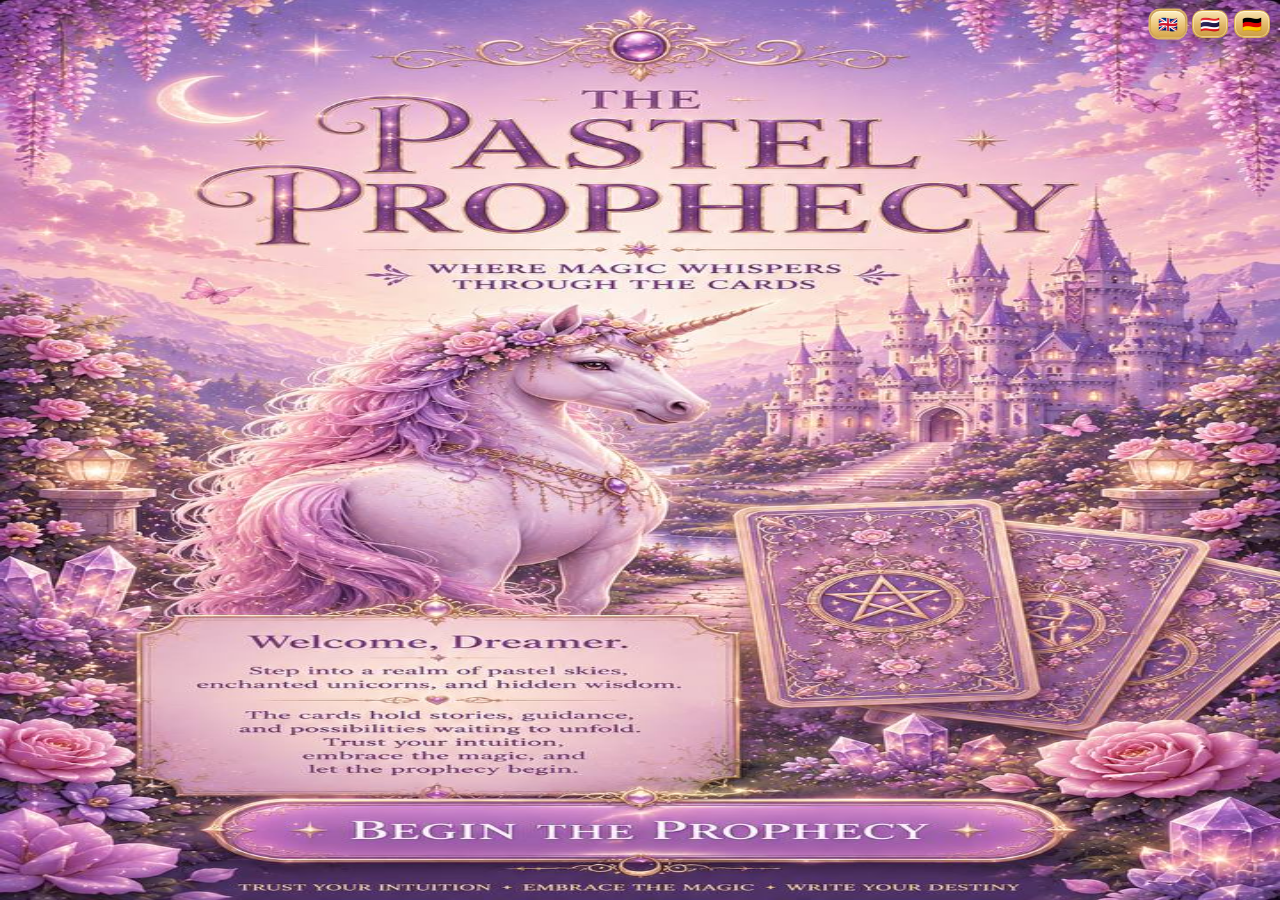
==== index.html @ 84091b4f "Aggressive scroll-to-top on reveal: triple-blast with setTimeout + history.scrollRestoration manual" ====
<!doctype html>
<html lang="en">
<head>
  <meta charset="utf-8" />
  <meta name="viewport" content="width=device-width, initial-scale=1, viewport-fit=cover" />
  <meta name="theme-color" content="#f7bfd8" />
  <title>The Pastel Prophecy</title>
  <link rel="preconnect" href="https://fonts.googleapis.com">
  <link rel="preconnect" href="https://fonts.gstatic.com" crossorigin>
  <link href="https://fonts.googleapis.com/css2?family=Cormorant+Garamond:wght@500;700&family=Nunito:wght@400;600;700&family=Prompt:wght@400;500;600;700&display=swap" rel="stylesheet">
  <link rel="stylesheet" href="style.css?v=41" />
  <script type="module" src="script.js?v=89"></script>
</head>
<body>
  <div class="language-switcher" id="language-switcher" aria-label="Choose language">
    <button class="lang-button is-active" type="button" data-lang="en" aria-label="English" aria-pressed="true"><span aria-hidden="true">🇬🇧</span></button>
    <button class="lang-button" type="button" data-lang="th" aria-label="ไทย" aria-pressed="false"><span aria-hidden="true">🇹🇭</span></button>
    <button class="lang-button" type="button" data-lang="de" aria-label="Deutsch" aria-pressed="false"><span aria-hidden="true">🇩🇪</span></button>
  </div>
  <main class="app" id="app">
    <section class="screen screen-home is-active" id="home-screen">
      <div class="start-art-wrap" aria-label="The Pastel Prophecy welcome screen">
        <img class="start-art" id="start-art-image" src="assets/start-page-v2.jpg?v=1" alt="The Pastel Prophecy start page with a unicorn, castle, and a Begin the Prophecy button" />
        <button class="start-hotspot" id="begin-button" aria-label="Begin the prophecy">
          <span id="begin-button-text">Begin the Prophecy</span>
        </button>
      </div>
    </section>

    <section class="screen" id="shuffle-screen" aria-live="polite">
      <p class="eyebrow" id="shuffle-eyebrow">step one</p>
      <h2 id="shuffle-title">Wake the deck</h2>
      <p class="instruction" id="shuffle-instruction">Tap shuffle and let the cards drift like little petals.</p>
      <div class="deck-stack" id="deck-stack" aria-hidden="true"></div>
      <button class="primary-button" id="shuffle-button">Shuffle the Cards</button>
    </section>

    <section class="screen" id="pick-screen" aria-live="polite">
      <p class="eyebrow" id="pick-eyebrow">step two</p>
      <h2 id="pick-title">Choose three cards</h2>
      <p class="instruction" id="pick-count">Pick your Heart card first.</p>
      <div class="fan-scroll" id="fan-scroll" aria-label="Drag across the fanned deck">
        <div class="card-grid" id="card-grid"></div>
      </div>
      <button class="primary-button hidden" id="reveal-button">Reveal My Prophecy</button>
    </section>

    <section class="screen" id="result-screen" aria-live="polite">
      <div class="result-ombre" aria-hidden="true">
        <span class="title-halo"></span>
        <span class="cards-halo"></span>
        <span class="bottom-halo"></span>
      </div>
      <p class="eyebrow" id="result-eyebrow">your reading</p>
      <h2 id="result-title">Your Pastel Prophecy</h2>
      <div class="result-list" id="result-list"></div>
      <article class="summary-card">
        <h3 id="summary-title">3 Cards Together</h3>
        <p id="summary-text"></p>
        <div class="guidance-block">
          <h4 id="do-title">Do (for all 3 cards)</h4>
          <ul id="do-list"></ul>
        </div>
        <div class="guidance-block">
          <h4 id="dont-title">Don’t (for all 3 cards)</h4>
          <ul id="dont-list"></ul>
        </div>
      </article>
      <div class="action-row">
        <button class="secondary-button" id="again-button">Draw Again</button>
      </div>
    </section>
  </main>
</body>
</html>
---- style.css ----
:root {
  color-scheme: light;
  --cream: #fff7ea;
  --paper: rgba(255, 251, 244, 0.82);
  --lavender: #cdb7f6;
  --pink: #f7bfd8;
  --sky: #bfe7ff;
  --mint: #c8f2df;
  --gold: #f8dfa5;
  --ink: #66527a;
  --soft-ink: #846f93;
  --shadow: 0 22px 60px rgba(102, 82, 122, 0.22);
  --radius-xl: 32px;
}

* { box-sizing: border-box; }

html, body { min-height: 100%; margin: 0; }

body {
  font-family: "Nunito", system-ui, sans-serif;
  color: var(--ink);
  background:
    radial-gradient(circle at 18% 10%, rgba(255,255,255,.85) 0 9%, transparent 18%),
    radial-gradient(circle at 82% 4%, rgba(248,223,165,.7) 0 7%, transparent 15%),
    radial-gradient(circle at 50% 95%, rgba(191,231,255,.7) 0 16%, transparent 35%),
    linear-gradient(145deg, #fff7ea 0%, #f8ddec 34%, #ddd0fb 68%, #c8eef4 100%);
  overflow-x: hidden;
}

body::before {
  content: "";
  position: fixed;
  inset: 0;
  pointer-events: none;
  opacity: .22;
  background-image:
    repeating-linear-gradient(0deg, rgba(255,255,255,.25), rgba(255,255,255,.25) 1px, transparent 1px, transparent 7px),
    repeating-linear-gradient(90deg, rgba(102,82,122,.08), rgba(102,82,122,.08) 1px, transparent 1px, transparent 9px);
  mix-blend-mode: soft-light;
}

.app {
  width: min(100%, 430px);
  min-height: 100dvh;
  margin: 0 auto;
  padding: max(18px, env(safe-area-inset-top)) 18px max(20px, env(safe-area-inset-bottom));
  display: grid;
  place-items: stretch;
}

.language-switcher {
  position: fixed;
  top: max(10px, calc(env(safe-area-inset-top) + 6px));
  right: 10px;
  z-index: 30;
  display: flex;
  gap: 6px;
}

.lang-button {
  min-width: 34px;
  min-height: 28px;
  height: 28px;
  padding: 0 7px;
  border: 1.5px solid rgba(214, 170, 76, .82);
  border-radius: 10px;
  display: grid;
  place-items: center;
  font-size: 1rem;
  font-weight: 700;
  line-height: 1;
  background:
    linear-gradient(180deg, rgba(255, 236, 182, .96) 0%, rgba(232, 193, 105, .94) 52%, rgba(205, 158, 63, .96) 100%);
  box-shadow:
    0 8px 18px rgba(84, 52, 124, .16),
    inset 0 1px 0 rgba(255, 248, 220, .9),
    inset 0 0 0 1px rgba(255, 239, 195, .55);
  backdrop-filter: blur(8px);
  cursor: pointer;
  transition: transform .18s ease, box-shadow .18s ease, filter .18s ease;
}

.lang-button:hover,
.lang-button:focus-visible {
  transform: translateY(-1px) scale(1.03);
  box-shadow:
    0 10px 22px rgba(84, 52, 124, .22),
    inset 0 1px 0 rgba(255, 248, 220, .98),
    inset 0 0 0 1px rgba(255, 245, 211, .7);
  filter: brightness(1.03);
  outline: none;
}

.lang-button.is-active {
  background:
    linear-gradient(180deg, rgba(255, 242, 199, .98) 0%, rgba(240, 203, 122, .97) 54%, rgba(214, 168, 74, .98) 100%);
  box-shadow:
    0 0 0 1.5px rgba(223, 187, 103, .95),
    0 10px 24px rgba(84, 52, 124, .22),
    inset 0 1px 0 rgba(255, 250, 228, .95);
}

.lang-button span {
  line-height: 1;
  transform: translateY(0.5px);
}

body.thai-language {
  font-family: "Prompt", "Nunito", system-ui, sans-serif;
}

body.thai-language h1,
body.thai-language h2,
body.thai-language h3,
body.thai-language h4,
body.thai-language .eyebrow,
body.thai-language .instruction,
body.thai-language .brief,
body.thai-language .meaning,
body.thai-language .summary-card,
body.thai-language button,
body.thai-language li,
body.thai-language p {
  font-family: "Prompt", "Nunito", system-ui, sans-serif;
}

body.thai-language h2 { font-size: clamp(2rem, 9.4vw, 2.72rem); }
body.thai-language h3 { font-size: 1.55rem; }
body.thai-language .eyebrow { font-size: .68rem; letter-spacing: .12em; }
body.thai-language .subtitle,
body.thai-language .instruction,
body.thai-language .brief,
body.thai-language .meaning,
body.thai-language li,
body.thai-language .primary-button,
body.thai-language .secondary-button,
body.thai-language .summary-card p { font-size: .95rem; }

body.home-active {
  background: #311d4f;
}

body.home-active::before {
  display: none;
}

body.shuffle-bg-active {
  background: #c7a5ee url("assets/shuffle-background.jpg?v=1") center / 100vw 100dvh no-repeat fixed;
}

body.shuffle-bg-active::before {
  display: none;
}

body.reading-bg-active {
  background: #cdb7f6 url("assets/reading-background.jpg?v=1") center / 100vw 100dvh no-repeat fixed;
}

body.reading-bg-active::before {
  display: none;
}

body.result-bg-active {
  background:
    linear-gradient(180deg, rgba(255,255,255,.16), rgba(255,255,255,0) 20%),
    radial-gradient(circle at 50% 12%, rgba(255, 248, 253, .78) 0 10%, rgba(255, 225, 243, .44) 16%, rgba(247, 191, 216, .12) 28%, transparent 42%),
    radial-gradient(circle at 50% 50%, rgba(253, 235, 247, .44) 0 15%, rgba(235, 195, 244, .24) 28%, rgba(218, 176, 241, .08) 42%, transparent 62%),
    radial-gradient(circle at 50% 88%, rgba(255, 239, 250, .82) 0 16%, rgba(239, 195, 245, .42) 28%, rgba(227, 187, 244, .14) 42%, transparent 64%),
    linear-gradient(180deg, rgba(255,255,255,.06) 0%, rgba(248, 216, 243, .18) 52%, rgba(232, 190, 241, .34) 100%),
    linear-gradient(180deg, #eec0e7 0%, #e8b9eb 26%, #dfb6f0 54%, #efc5ea 76%, #f7daf2 100%);
  background-attachment: fixed;
  overflow: hidden;
}

body.result-bg-active::before {
  content: "";
  position: fixed;
  inset: 0;
  pointer-events: none;
  z-index: 0;
  background-image: url('assets/result-main-bg.jpg');
  background-size: cover;
  background-position: center center;
  background-repeat: no-repeat;
  opacity: .75;
}

body.result-bg-active::after {
  content: "";
  position: fixed;
  inset: 0;
  pointer-events: none;
  z-index: 0;
  background:
    linear-gradient(180deg, rgba(255, 245, 251, .18) 0%, rgba(255, 245, 251, 0) 22%),
    radial-gradient(circle at 50% 40%, rgba(255, 243, 248, .28) 0 16%, rgba(244, 206, 239, .18) 28%, rgba(221, 176, 239, .08) 42%, transparent 60%),
    linear-gradient(180deg, rgba(255,255,255,0) 58%, rgba(241, 203, 241, .12) 78%, rgba(227, 184, 238, .2) 100%);
}

body.home-active .app {
  width: 100vw;
  max-width: none;
  padding: 0;
}

body.reading-bg-active .app {
  width: 100vw;
  max-width: none;
  padding: 0;
}

body.shuffle-bg-active .app,
body.result-bg-active .app {
  width: 100vw;
  max-width: none;
  padding: 0;
}

body.result-bg-active .app {
  position: relative;
  z-index: 1;
  height: 100dvh;
  overflow: hidden;
}

body.reading-bg-active #pick-screen,
body.reading-bg-active #result-screen {
  width: 100vw;
  min-height: 100dvh;
  padding: max(26px, env(safe-area-inset-top)) 18px max(26px, env(safe-area-inset-bottom));
  border: 0;
  border-radius: 0;
  background: transparent;
  box-shadow: none;
  backdrop-filter: none;
  overflow-y: auto;
}

body.reading-bg-active #pick-screen {
  padding-top: max(76px, calc(env(safe-area-inset-top) + 68px));
}

body.shuffle-bg-active #shuffle-screen,
body.result-bg-active #result-screen {
  width: 100vw;
  min-height: 100dvh;
  padding: max(26px, env(safe-area-inset-top)) 18px max(26px, env(safe-area-inset-bottom));
  border: 0;
  border-radius: 0;
  background: transparent;
  box-shadow: none;
  backdrop-filter: none;
  overflow-y: auto;
}

body.result-bg-active #result-screen {
  height: 100dvh;
  overscroll-behavior-y: contain;
  -webkit-overflow-scrolling: touch;
}

body.shuffle-bg-active #shuffle-screen {
  padding-top: max(92px, calc(env(safe-area-inset-top) + 84px));
}

body.result-bg-active #result-screen {
  padding-top: max(76px, calc(env(safe-area-inset-top) + 68px));
}

body.reading-bg-active #result-screen.is-active {
  justify-content: flex-start;
}

body.result-bg-active #result-screen.is-active,
body.shuffle-bg-active #shuffle-screen.is-active {
  justify-content: flex-start;
}

#result-screen {
  position: relative;
  isolation: isolate;
}

#result-screen h2 {
  position: relative;
  z-index: 2;
  text-shadow: 0 2px 18px rgba(255,255,255,.72);
}

#result-screen .eyebrow {
  position: relative;
  z-index: 2;
  text-shadow: 0 1px 10px rgba(255,255,255,.55);
}

#result-screen > *:not(.result-ombre) {
  position: relative;
  z-index: 1;
}

.result-ombre {
  position: absolute;
  inset: 0;
  pointer-events: none;
  overflow: hidden;
  z-index: 0;
  opacity: .15;
}

.title-halo {
  position: absolute;
  top: max(30px, calc(env(safe-area-inset-top) + 12px));
  left: 50%;
  width: min(88vw, 380px);
  height: 170px;
  transform: translateX(-50%);
  border-radius: 999px;
  background: radial-gradient(circle at 50% 34%, rgba(255,255,255,.86) 0 14%, rgba(255,236,247,.72) 20%, rgba(247,191,216,.28) 36%, transparent 68%);
  filter: blur(7px);
  opacity: .95;
}

.cards-halo {
  position: absolute;
  left: 50%;
  top: 300px;
  width: min(120vw, 640px);
  height: 520px;
  transform: translateX(-50%);
  border-radius: 999px;
  background:
    radial-gradient(circle at 50% 42%, rgba(255, 244, 248, .88) 0 20%, rgba(246, 211, 243, .54) 32%, rgba(229, 188, 241, .24) 48%, transparent 72%);
  filter: blur(18px);
  opacity: .94;
}

.bottom-halo {
  position: absolute;
  left: 50%;
  bottom: 80px;
  width: min(118vw, 620px);
  height: 360px;
  transform: translateX(-50%);
  border-radius: 999px;
  background:
    radial-gradient(circle at 50% 44%, rgba(255, 247, 255, .88) 0 22%, rgba(245, 214, 244, .5) 36%, rgba(231, 191, 241, .2) 54%, transparent 76%);
  filter: blur(16px);
  opacity: .86;
}

.screen {
  display: none;
  min-height: calc(100dvh - 38px);
  width: 100%;
  padding: 28px 18px;
  border: 1px solid rgba(255,255,255,.64);
  border-radius: var(--radius-xl);
  background: linear-gradient(160deg, rgba(255,255,255,.66), rgba(255,247,234,.48));
  box-shadow: var(--shadow);
  backdrop-filter: blur(10px);
  position: relative;
  overflow: hidden;
}

.screen.is-active { display: flex; flex-direction: column; align-items: center; justify-content: center; }

body.reading-bg-active #pick-screen.is-active {
  justify-content: flex-start;
}

.screen-home,
.screen-home.is-active {
  min-height: 100dvh;
  width: 100vw;
  padding: 0;
  border: 0;
  border-radius: 0;
  background: #311d4f;
  box-shadow: none;
  overflow: hidden;
}

.screen-home::after {
  display: none;
}

.start-art-wrap {
  position: fixed;
  inset: 0;
  width: 100vw;
  height: 100dvh;
  display: flex;
  align-items: stretch;
  justify-content: stretch;
  overflow: hidden;
  background: #311d4f;
}

.start-art {
  display: block;
  width: 100vw;
  height: 100dvh;
  object-fit: fill;
}

.start-hotspot {
  position: absolute;
  left: 10.5%;
  right: 10.5%;
  top: 86.4%;
  height: 7.6%;
  min-height: 0;
  padding: 0;
  border-radius: 999px;
  background: transparent;
  box-shadow: none;
}

.start-hotspot span {
  position: absolute;
  width: 1px;
  height: 1px;
  padding: 0;
  margin: -1px;
  overflow: hidden;
  clip: rect(0, 0, 0, 0);
  white-space: nowrap;
  border: 0;
}

.start-hotspot:focus-visible {
  outline: 3px solid rgba(255, 247, 234, .9);
  outline-offset: 5px;
  box-shadow: 0 0 24px rgba(248, 223, 165, .9);
}

.screen::after {
  content: "✦  ·  ✧  ·  ✦";
  position: absolute;
  bottom: 16px;
  left: 0;
  right: 0;
  text-align: center;
  color: rgba(248, 223, 165, .88);
  letter-spacing: 8px;
  pointer-events: none;
}

body.shuffle-bg-active .screen::after,
body.result-bg-active .screen::after {
  display: none;
}

h1, h2, h3 { font-family: "Cormorant Garamond", Georgia, serif; margin: 0; color: #5d4774; }
h1 { font-size: clamp(3rem, 15vw, 4.75rem); line-height: .88; text-align: center; max-width: 9ch; }
h2 { font-size: clamp(2.2rem, 11vw, 3.1rem); text-align: center; line-height: 1; }
h3 { font-size: 1.7rem; }

.eyebrow { text-transform: uppercase; letter-spacing: .18em; font-size: .72rem; font-weight: 800; color: #9d7eb0; margin: 0 0 14px; }
.subtitle, .instruction { text-align: center; line-height: 1.55; color: var(--soft-ink); font-size: 1rem; max-width: 310px; }
.subtitle { margin: 24px 0 32px; }
.instruction { margin: 12px 0 18px; min-height: 3.2em; }

#shuffle-screen .eyebrow {
  color: rgba(109, 74, 128, .74);
  text-shadow: 0 1px 10px rgba(255,255,255,.45);
}

#shuffle-screen h2 {
  color: #5e3c76;
  text-shadow: 0 2px 16px rgba(255,255,255,.52);
}

#shuffle-screen .instruction,
#pick-screen .instruction {
  max-width: 335px;
  margin-top: 14px;
  padding: 10px 18px;
  min-height: 0;
  color: #6b4d83;
  background: rgba(255, 244, 252, .46);
  border: 1px solid rgba(255,255,255,.42);
  border-radius: 999px;
  backdrop-filter: blur(6px);
  text-shadow: 0 1px 10px rgba(255,255,255,.46);
}

#pick-screen .eyebrow {
  margin-top: 6px;
  margin-bottom: 8px;
}

#pick-screen h2 {
  color: #5e3c76;
  text-shadow: 0 2px 18px rgba(255,255,255,.58);
  margin-bottom: 8px;
}

#pick-screen .instruction {
  margin-top: 6px;
  margin-bottom: 4px;
}

.moon {
  width: 108px; height: 108px; border-radius: 50%; margin-bottom: 22px;
  background: radial-gradient(circle at 38% 28%, #fff 0 18%, #fff7d6 24%, #f8dfa5 55%, rgba(248,223,165,.2) 72%);
  box-shadow: 0 0 60px rgba(248,223,165,.85), inset -16px -10px 24px rgba(205,183,246,.34);
  animation: floatCard 5s ease-in-out infinite;
}

button {
  border: 0; font: inherit; font-weight: 800; min-height: 50px; padding: 14px 22px;
  border-radius: 999px; cursor: pointer; touch-action: manipulation;
  transition: transform .2s ease, box-shadow .2s ease, opacity .2s ease;
}
button:active { transform: scale(.98); }
button:focus-visible { outline: 3px solid rgba(102,82,122,.35); outline-offset: 4px; }
.primary-button {
  color: #5e416f; background: linear-gradient(135deg, #fff7ea, #f7bfd8 52%, #f8dfa5);
  box-shadow: 0 12px 26px rgba(151, 103, 161, .23), inset 0 1px 0 rgba(255,255,255,.75);
}
.secondary-button { color: #6d5a7d; background: rgba(255,255,255,.65); border: 1px solid rgba(255,255,255,.82); }
.hidden { display: none !important; }

.deck-stack { width: 148px; height: 214px; position: relative; margin: 26px 0 28px; }
.deck-card, .pick-card, .mini-card-face {
  --gold-outline: linear-gradient(135deg, #fff4bf 0%, #d69b25 28%, #f8dfa5 48%, #b87918 70%, #fff0aa 100%);
  border-radius: 18px;
  background:
    linear-gradient(rgba(255,255,255,.08), rgba(255,255,255,.08)),
    url("assets/card-back-v2.jpg?v=1") center / cover no-repeat;
  border: 0;
  box-shadow: 0 12px 25px rgba(102,82,122,.2), inset 0 0 0 2px rgba(255,248,233,.16);
  overflow: hidden;
}
.deck-card { position: absolute; inset: 0; transform: rotate(var(--r)); animation: floatCard 4s ease-in-out infinite; }
.deck-card::after, .pick-card::after, .mini-card-face::after {
  content: "";
  position: absolute;
  inset: 0;
  z-index: 1;
  display: block;
  padding: 3px;
  border-radius: inherit;
  background: var(--gold-outline);
  pointer-events: none;
  -webkit-mask:
    linear-gradient(#000 0 0) content-box,
    linear-gradient(#000 0 0);
  -webkit-mask-composite: xor;
  mask:
    linear-gradient(#000 0 0) content-box,
    linear-gradient(#000 0 0);
  mask-composite: exclude;
}
.deck-card:nth-child(1) { --r: -7deg; }
.deck-card:nth-child(2) { --r: -2deg; }
.deck-card:nth-child(3) { --r: 4deg; }
.deck-card:nth-child(4) { --r: 8deg; }
.deck-stack.is-shuffling .deck-card { animation: magicalShuffle 1.55s ease-in-out both; animation-delay: calc(var(--i) * 80ms); }

.fan-scroll {
  width: min(calc(100vw - 44px), 432px);
  max-width: none;
  margin: 0 auto 12px;
  overflow: visible;
  touch-action: manipulation;
  border-radius: 28px;
  background: transparent;
  border: 0;
  padding: 8px 0 8px;
}

.card-grid {
  display: grid;
  gap: 0;
  width: 100%;
  margin: 0 auto;
  justify-items: center;
  position: relative;
}

.fan-row {
  --fan-size: min(13.25vw, 53px);
  position: relative;
  width: min(100%, 306px);
  height: calc(var(--fan-size) * 1.34);
  margin: 0 auto;
  overflow: visible;
}

.pick-card {
  --lift: 0;
  --base-tilt: 0deg;
  --arc-drop: 0px;
  --x: 50%;
  --depth: 1;
  width: var(--fan-size);
  aspect-ratio: 54 / 82;
  position: absolute;
  left: var(--x);
  top: 4px;
  border-radius: 14px;
  transform-origin: 50% 92%;
  transform:
    translateX(-50%)
    translateY(calc(var(--arc-drop) + (var(--lift) * -12px)))
    rotate(var(--base-tilt))
    scale(calc(1 + var(--lift) * 0.025));
  z-index: var(--depth);
  overflow: visible;
  animation: dealIn .45s ease both, floatCard 5.5s ease-in-out infinite;
  animation-delay: var(--delay), calc(var(--delay) + 450ms);
  transition: transform .16s ease, box-shadow .16s ease;
}

.pick-card.is-focus {
  box-shadow: 0 0 0 2px rgba(248,223,165,.8), 0 16px 24px rgba(102,82,122,.28);
}

.pick-card.is-selected {
  --lift: .78;
  z-index: calc(900 + var(--selected-order, 0));
  box-shadow: 0 0 0 3px rgba(248,223,165,.95), 0 0 28px rgba(248,223,165,.85);
}

.pick-card.is-selected::before {
  content: none;
  display: none;
}

.pick-badge {
  position: absolute;
  width: 28px;
  height: 28px;
  border-radius: 50%;
  background: linear-gradient(180deg, #fff6cf, #f2c95e 56%, #d39f20);
  border: 2px solid rgba(255, 247, 221, .98);
  box-shadow: 0 4px 10px rgba(126, 93, 20, .26), 0 0 0 2px rgba(255,255,255,.46), 0 0 16px rgba(248,223,165,.78);
  display: grid;
  place-items: center;
  color: #705177;
  font-size: .95rem;
  font-weight: 900;
  transform: translateX(-50%);
  z-index: 2500;
  pointer-events: none;
}

#reveal-button {
  margin-top: 8px;
  margin-bottom: 0;
  position: sticky;
  bottom: max(12px, env(safe-area-inset-bottom));
  z-index: 2600;
}

@media (max-width: 380px) {
  .fan-scroll {
    width: min(calc(100vw - 30px), 432px);
    padding-inline: 8px;
  }

  .fan-row {
    --fan-size: min(12.9vw, 49px);
    width: min(100%, 286px);
  }
}

.result-list { width: 100%; display: grid; gap: 18px; margin: 22px 0; }
.reading-card, .summary-card {
  background: rgba(255, 251, 244, .42); border: 1px solid rgba(255,255,255,.64); border-radius: 26px;
  padding: 16px; box-shadow: 0 12px 26px rgba(102,82,122,.12); width: 100%;
}

body.result-bg-active .reading-card,
body.result-bg-active .summary-card {
  background: rgba(255, 247, 255, .4);
  border: 1px solid rgba(255,255,255,.38);
  box-shadow: 0 14px 28px rgba(71, 43, 108, .14);
  backdrop-filter: blur(6px);
}
.reading-card { display: grid; justify-items: center; gap: 12px; animation: revealUp .55s ease both; }
.reading-position { color: #9d7eb0; font-weight: 900; letter-spacing: .12em; text-transform: uppercase; font-size: .76rem; }
.oracle-card {
  --glow-color: rgba(205,183,246,.75); --sparkle-color: #f8dfa5;
  width: min(72vw, 235px); aspect-ratio: 2 / 3; position: relative; border-radius: 24px; overflow: hidden;
  border: 2px solid rgba(255,255,255,.86); box-shadow: 0 18px 45px rgba(102,82,122,.22), 0 0 35px var(--glow-color);
  animation: floatCard 5s ease-in-out infinite;
}
.oracle-card.has-detailed-art {
  --gold-outline: linear-gradient(135deg, #fff4bf 0%, #d69b25 28%, #f8dfa5 48%, #b87918 70%, #fff0aa 100%);
  display: block;
  width: min(39vw, 150px);
  max-width: min(39vw, 150px);
  aspect-ratio: 3 / 5;
  height: auto;
  padding: 0;
  overflow: hidden;
  border: 0;
  border-radius: 22px;
  background: transparent;
  box-shadow:
    0 18px 34px rgba(80, 62, 100, .24),
    0 8px 14px rgba(80, 62, 100, .18);
}
.oracle-card::before { content:""; position:absolute; inset:-20%; background: radial-gradient(circle, var(--glow-color), transparent 55%); animation: pulseGlow 3s ease-in-out infinite; }
.oracle-card::after { content:"✦ ✧ ✦ ✧ ✦"; position:absolute; inset:0; color: var(--sparkle-color); display:flex; align-items:center; justify-content:center; letter-spacing:14px; opacity:.7; animation: driftSparkles 7s linear infinite; }
.card-art { position:absolute; inset:0; padding:18px; display:flex; flex-direction:column; align-items:center; justify-content:space-between; text-align:center; background: var(--card-bg); }
.card-symbol { font-size: 3rem; filter: drop-shadow(0 0 12px rgba(255,255,255,.75)); }
.card-name { font-family:"Cormorant Garamond", Georgia, serif; font-weight:700; font-size:1.45rem; line-height:1; color:#5d4774; }
.card-keyword { font-size:.78rem; text-transform:uppercase; letter-spacing:.14em; font-weight:900; color:#8b72a0; }
.suit-major { --glow-color: rgba(205,183,246,.78); --sparkle-color: #f8dfa5; --card-bg: linear-gradient(160deg,#fff7ea,#e7d7ff 46%,#f8dfa5); }
.suit-dewdrops { --glow-color: rgba(191,231,255,.78); --sparkle-color:#f7bfd8; --card-bg: linear-gradient(160deg,#fff7ea,#dff5ff 48%,#f7bfd8); }
.suit-sparkles { --glow-color: rgba(255,205,165,.78); --sparkle-color:#f8dfa5; --card-bg: linear-gradient(160deg,#fff7ea,#ffd2b1 48%,#f8dfa5); }
.suit-feathers { --glow-color: rgba(190,225,255,.78); --sparkle-color:#d8cdf6; --card-bg: linear-gradient(160deg,#fff7ea,#dcefff 48%,#d8cdf6); }
.suit-crystals { --glow-color: rgba(200,242,223,.78); --sparkle-color:#fff7ea; --card-bg: linear-gradient(160deg,#fff7ea,#dff8ed 48%,#c8f2df); }
.meaning { margin:0; text-align:center; line-height:1.5; color: var(--soft-ink); }
.brief { margin: 0; text-align: center; line-height: 1.45; color: #755f8b; font-size: .95rem; }
.summary-card { text-align:left; }
.summary-card h3 { text-align:center; }
.summary-card p { line-height:1.58; margin:10px 0 0; color:var(--soft-ink); }
.guidance-block { margin-top: 14px; }
.guidance-block h4 { margin: 0 0 8px; font-size: 1rem; color: #6c5685; }
.guidance-block ul { margin: 0; padding-left: 1.15rem; color: var(--soft-ink); line-height: 1.45; }
.guidance-block li { margin: 4px 0; }
.action-row { display:grid; gap:10px; width:100%; margin-top: 12px; }

.export-wrap { position: fixed; left: -9999px; top: 0; width: 1080px; }
.export-card { width:1080px; padding:70px; border-radius:48px; color:var(--ink); background: linear-gradient(145deg,#fff7ea,#f8ddec 42%,#dcd1fb 78%,#dff8ed); font-family:"Nunito", sans-serif; }
.export-card h2 { font-size:72px; margin-bottom:8px; }
.export-date { text-align:center; font-weight:800; color:#8b72a0; margin-bottom:34px; }
.export-three { display:grid; grid-template-columns: repeat(3, 1fr); gap:22px; }
.export-item { background:rgba(255,255,255,.56); border-radius:30px; padding:22px; text-align:center; }
.export-item .oracle-card { width:100%; max-width:230px; margin:0 auto 18px; }
.export-item .oracle-card.has-detailed-art {
  width: 100%;
  max-width: 230px;
  aspect-ratio: 3 / 5;
  overflow: hidden;
}
.export-item .detailed-card-art {
  width: 100%;
  height: 100%;
  max-width: 230px;
  object-fit: fill;
}
.export-summary { margin-top:28px; background:rgba(255,251,244,.72); border-radius:34px; padding:34px; text-align:center; font-size:30px; line-height:1.45; }
.export-footer { text-align:center; margin-top:30px; font-weight:800; color:#8b72a0; }

@keyframes floatCard { 0%,100%{ transform: translateY(0) rotate(var(--tilt,0deg)); } 50%{ transform: translateY(-8px) rotate(var(--tilt,0deg)); } }
@keyframes pulseGlow { 0%,100%{ opacity:.42; transform:scale(.9); } 50%{ opacity:.85; transform:scale(1.06); } }
@keyframes driftSparkles { from{ transform:translateY(28px) rotate(0deg); } to{ transform:translateY(-28px) rotate(360deg); } }
@keyframes driftStars { from { transform: translateY(0); opacity: .8; } to { transform: translateY(-18px); opacity: 1; } }
@keyframes driftGoldSparkles {
  0% { transform: translate3d(0, 0, 0) scale(1); opacity: .58; }
  35% { transform: translate3d(8px, -12px, 0) scale(1.03); opacity: .92; }
  70% { transform: translate3d(-7px, -22px, 0) scale(.98); opacity: .78; }
  100% { transform: translate3d(5px, -34px, 0) scale(1.04); opacity: .9; }
}
@keyframes butterflyFloat {
  0%, 100% { translate: 0 0; }
  25% { translate: 6px -8px; }
  50% { translate: -3px -14px; }
  75% { translate: 7px -6px; }
}

@keyframes twinkleSparkle {
  0%, 100% {
    opacity: .28;
    filter: drop-shadow(0 0 4px rgba(248, 223, 165, .22));
  }
  30% {
    opacity: .92;
    filter: drop-shadow(0 0 14px rgba(248, 223, 165, .48));
  }
  60% {
    opacity: .46;
    filter: drop-shadow(0 0 8px rgba(248, 223, 165, .3));
  }
}
@keyframes flapLeft {
  from { transform: rotate(-18deg) scaleY(1); }
  to { transform: rotate(0deg) scaleY(.9); }
}
@keyframes flapRight {
  from { transform: scaleX(-1) rotate(-18deg) scaleY(1); }
  to { transform: scaleX(-1) rotate(0deg) scaleY(.9); }
}
@keyframes magicalShuffle { 0%{ transform:rotate(var(--r)) translate(0,0); } 40%{ transform:rotate(calc(var(--r) + 60deg)) translate(calc((var(--i) - 1.5) * 38px), -38px); } 75%{ transform:rotate(calc(var(--r) - 40deg)) translate(calc((1.5 - var(--i)) * 24px), 16px); } 100%{ transform:rotate(var(--r)) translate(0,0); } }
@keyframes dealIn { from{ opacity:0; transform:translateY(18px) scale(.88); } to{ opacity:1; transform:translateY(0) scale(1); } }
@keyframes revealUp { from{ opacity:0; transform: translateY(18px) scale(.97); } to{ opacity:1; transform: translateY(0) scale(1); } }

@media (prefers-reduced-motion: reduce) {
  *, *::before, *::after { animation: none !important; transition: none !important; scroll-behavior: auto !important; }
}

.detailed-card-art {
  display: block;
  width: 100%;
  max-width: none;
  height: 100%;
  object-fit: fill;
  border-radius: 22px;
  box-shadow: 0 10px 20px rgba(80, 62, 100, .18);
}
.oracle-card.has-detailed-art::after {
  display: none;
}
.oracle-card.has-detailed-art::before {
  content: "";
  position: absolute;
  inset: 0;
  z-index: 2;
  display: block;
  padding: 3px;
  border-radius: inherit;
  background: var(--gold-outline);
  pointer-events: none;
  animation: none;
  -webkit-mask:
    linear-gradient(#000 0 0) content-box,
    linear-gradient(#000 0 0);
  -webkit-mask-composite: xor;
  mask:
    linear-gradient(#000 0 0) content-box,
    linear-gradient(#000 0 0);
  mask-composite: exclude;
}
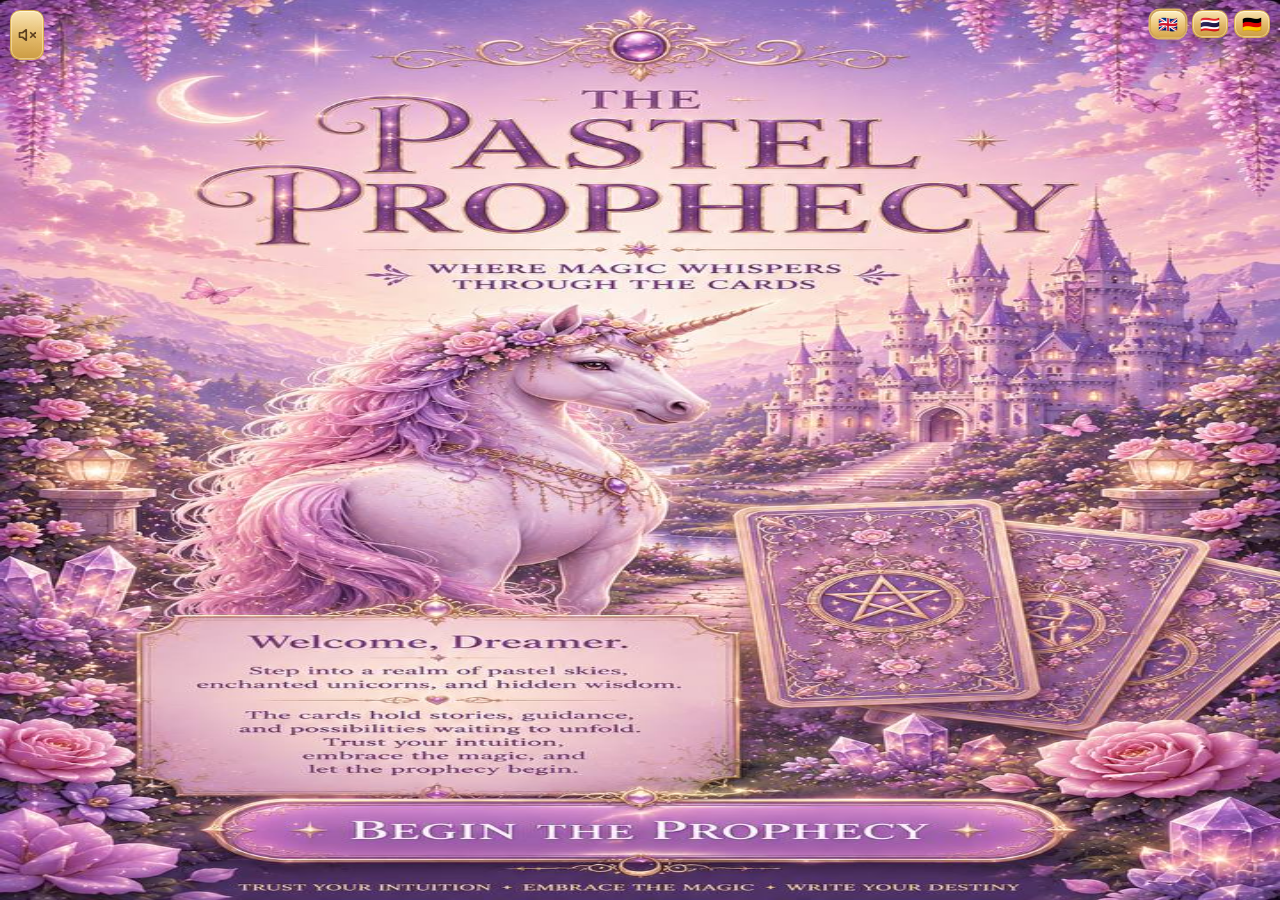
==== commit d09a93da: "Add ambient music toggle with Web Audio API" ====
--- a/index.html
+++ b/index.html
@@ -8,10 +8,14 @@
   <link rel="preconnect" href="https://fonts.googleapis.com">
   <link rel="preconnect" href="https://fonts.gstatic.com" crossorigin>
   <link href="https://fonts.googleapis.com/css2?family=Cormorant+Garamond:wght@500;700&family=Nunito:wght@400;600;700&family=Prompt:wght@400;500;600;700&display=swap" rel="stylesheet">
-  <link rel="stylesheet" href="style.css?v=41" />
-  <script type="module" src="script.js?v=89"></script>
+  <link rel="stylesheet" href="style.css?v=42" />
+  <script type="module" src="script.js?v=91"></script>
 </head>
 <body>
+  <button class="music-toggle" id="music-toggle" type="button" aria-label="Music off" aria-pressed="false">
+    <svg class="icon-on" viewBox="0 0 24 24" width="18" height="18" fill="none" stroke="currentColor" stroke-width="2.2" stroke-linecap="round" stroke-linejoin="round" aria-hidden="true"><polygon points="11 5 6 9 2 9 2 15 6 15 11 19 11 5"/><path d="M19.07 4.93a10 10 0 0 1 0 14.14M15.54 8.46a5 5 0 0 1 0 7.07"/></svg>
+    <svg class="icon-off" viewBox="0 0 24 24" width="18" height="18" fill="none" stroke="currentColor" stroke-width="2.2" stroke-linecap="round" stroke-linejoin="round" aria-hidden="true"><polygon points="11 5 6 9 2 9 2 15 6 15 11 19 11 5"/><line x1="23" y1="9" x2="17" y2="15"/><line x1="17" y1="9" x2="23" y2="15"/></svg>
+  </button>
   <div class="language-switcher" id="language-switcher" aria-label="Choose language">
     <button class="lang-button is-active" type="button" data-lang="en" aria-label="English" aria-pressed="true"><span aria-hidden="true">🇬🇧</span></button>
     <button class="lang-button" type="button" data-lang="th" aria-label="ไทย" aria-pressed="false"><span aria-hidden="true">🇹🇭</span></button>
--- a/style.css
+++ b/style.css
@@ -106,6 +106,53 @@
   transform: translateY(0.5px);
 }
 
+.music-toggle {
+  position: fixed;
+  top: max(10px, calc(env(safe-area-inset-top) + 6px));
+  left: 10px;
+  z-index: 30;
+  width: 34px;
+  height: 28px;
+  padding: 0;
+  border: 1.5px solid rgba(214, 170, 76, .82);
+  border-radius: 10px;
+  display: grid;
+  place-items: center;
+  background:
+    linear-gradient(180deg, rgba(255, 236, 182, .96) 0%, rgba(232, 193, 105, .94) 52%, rgba(205, 158, 63, .96) 100%);
+  box-shadow:
+    0 8px 18px rgba(84, 52, 124, .16),
+    inset 0 1px 0 rgba(255, 248, 220, .9),
+    inset 0 0 0 1px rgba(255, 239, 195, .55);
+  backdrop-filter: blur(8px);
+  cursor: pointer;
+  transition: transform .18s ease, box-shadow .18s ease, filter .18s ease;
+  color: #5a3e1f;
+}
+
+.music-toggle:hover,
+.music-toggle:focus-visible {
+  transform: translateY(-1px) scale(1.03);
+  box-shadow:
+    0 10px 22px rgba(84, 52, 124, .22),
+    inset 0 1px 0 rgba(255, 248, 220, .98),
+    inset 0 0 0 1px rgba(255, 245, 211, .7);
+  filter: brightness(1.03);
+  outline: none;
+}
+
+.music-toggle svg {
+  width: 18px;
+  height: 18px;
+  grid-area: 1 / 1;
+  transition: opacity .2s ease;
+}
+
+.music-toggle .icon-on { opacity: 0; }
+.music-toggle.is-active .icon-on { opacity: 1; }
+.music-toggle .icon-off { opacity: 1; }
+.music-toggle.is-active .icon-off { opacity: 0; }
+
 body.thai-language {
   font-family: "Prompt", "Nunito", system-ui, sans-serif;
 }
